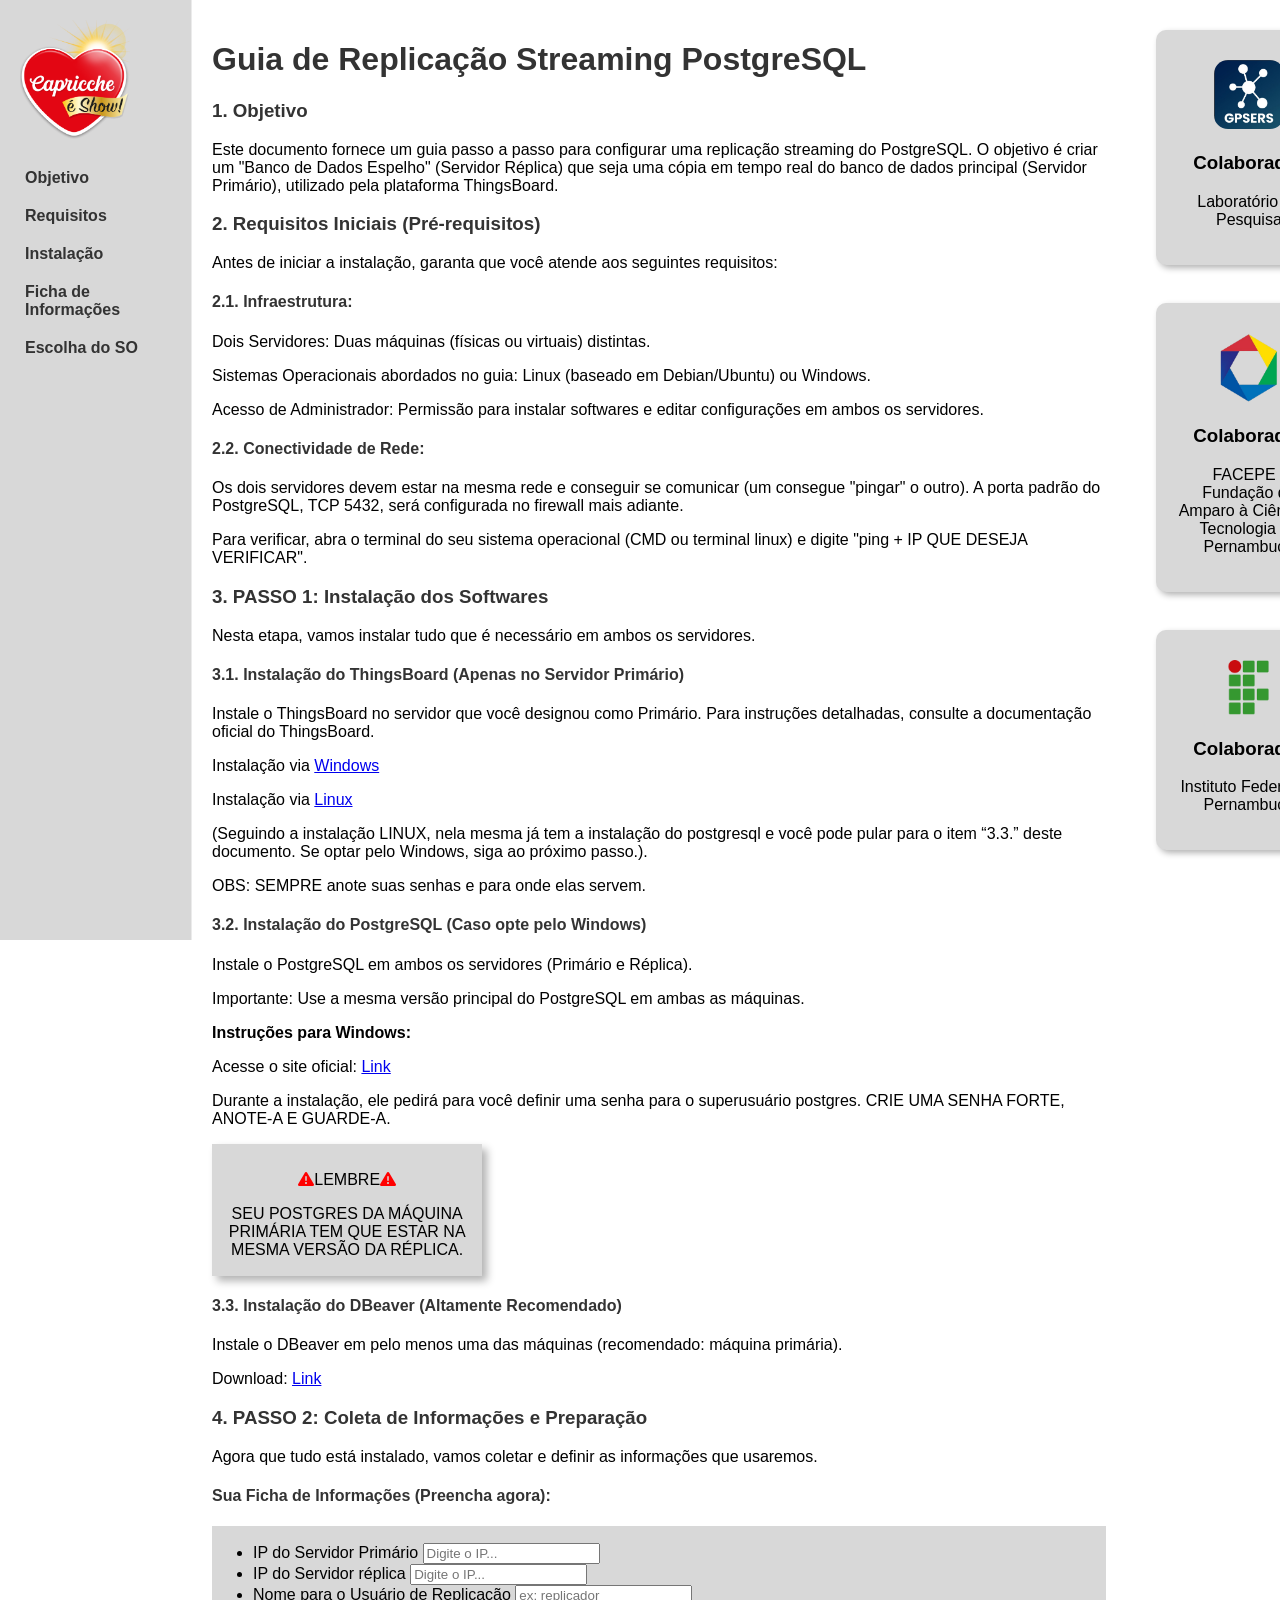
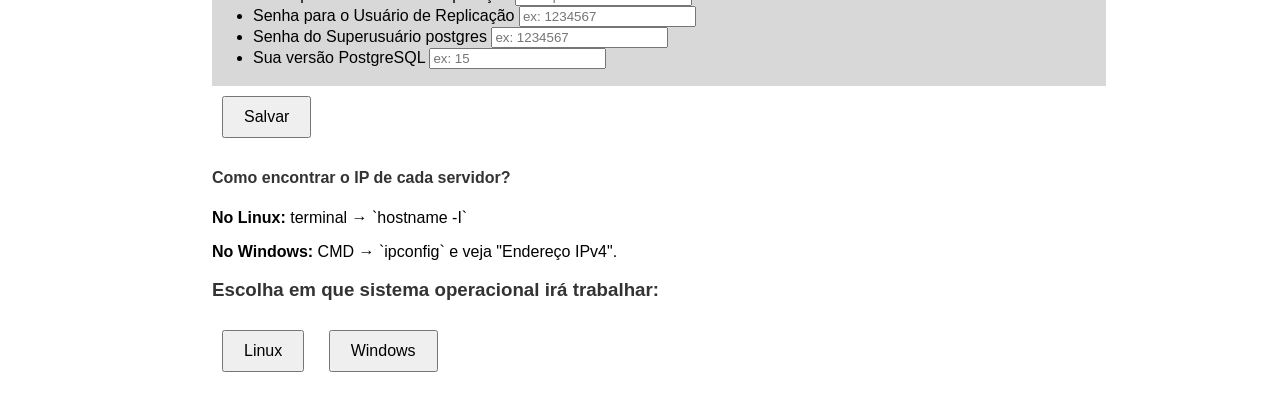
==== index.html @ 44efd1e1 "New colors" ====
<!DOCTYPE html>
<html lang="en">
<head>
  <meta charset="UTF-8" />
  <meta name="viewport" content="width=device-width, initial-scale=1.0" />
  <title>Streaming Replication</title>
  <link rel="icon" type="image/x-icon" href="capriccheIcon.png" />
  <script src="index.js"></script>
  <link rel="stylesheet" href="index.css" />
    <link rel="stylesheet" href="https://cdnjs.cloudflare.com/ajax/libs/font-awesome/6.4.0/css/all.min.css">
</head>
<body>
  <div id="container">
    <nav id="sidebar-esquerda">
        <img src="capriccheIcon.png" alt="logoCapricche" class="logo">
      <div class="lista">
        <ul>
          <li><a href="#escopo">Objetivo</a></li>
          <li><a href="#requisitos">Requisitos</a></li>
          <li><a href="#instalacao">Instalação</a></li>
          <li><a href="#informacoes">Ficha de Informações</a></li>
          <li><a href="#SO">Escolha do SO</a></li>
        </ul>
      </div>
    </nav>
    <main id="conteudo">
      <div id="titulo">
        <h1>Guia de Replicação Streaming PostgreSQL</h1>
      </div>

      <section id="escopo">
        <h3>1. Objetivo</h3>
        <p>Este documento fornece um guia passo a passo para configurar uma replicação streaming do PostgreSQL. O objetivo é criar um "Banco de Dados Espelho" (Servidor Réplica) que seja uma cópia em tempo real do banco de dados principal (Servidor Primário), utilizado pela plataforma ThingsBoard.</p>
      </section>

      <section id="requisitos">
        <h3>2. Requisitos Iniciais (Pré-requisitos)</h3>
        <p>Antes de iniciar a instalação, garanta que você atende aos seguintes requisitos:</p>
        <h4>2.1. Infraestrutura:</h4>
        <p>Dois Servidores: Duas máquinas (físicas ou virtuais) distintas.</p>
        <p>Sistemas Operacionais abordados no guia: Linux (baseado em Debian/Ubuntu) ou Windows.</p>
        <p>Acesso de Administrador: Permissão para instalar softwares e editar configurações em ambos os servidores.</p>
        <h4>2.2. Conectividade de Rede:</h4>
        <p>Os dois servidores devem estar na mesma rede e conseguir se comunicar (um consegue "pingar" o outro). A porta padrão do PostgreSQL, TCP 5432, será configurada no firewall mais adiante.</p>
        <p>Para verificar, abra o terminal do seu sistema operacional (CMD ou terminal linux) e digite "ping + IP QUE DESEJA VERIFICAR".</p>
      </section>

      <section id="instalacao">
        <h3>3. PASSO 1: Instalação dos Softwares</h3>
        <p>Nesta etapa, vamos instalar tudo que é necessário em ambos os servidores.</p>

        <h4>3.1. Instalação do ThingsBoard (Apenas no Servidor Primário)</h4>
        <p>Instale o ThingsBoard no servidor que você designou como Primário. Para instruções detalhadas, consulte a documentação oficial do ThingsBoard.</p>
        <p>Instalação via <a href="https://thingsboard.io/docs/user-guide/install/windows/">Windows</a></p>
        <p>Instalação via <a href="https://thingsboard.io/docs/user-guide/install/ubuntu/">Linux</a></p>
        <p id="OBS">(Seguindo a instalação LINUX, nela mesma já tem a instalação do postgresql e você pode pular para o item “3.3.” deste documento. Se optar pelo Windows, siga ao próximo passo.).</p>
        <p id="OBS">OBS: SEMPRE anote suas senhas e para onde elas servem.</p>

        <h4>3.2. Instalação do PostgreSQL (Caso opte pelo Windows)</h4>
        <p>Instale o PostgreSQL em ambos os servidores (Primário e Réplica).</p>
        <p>Importante: Use a mesma versão principal do PostgreSQL em ambas as máquinas.</p>
        <p><strong>Instruções para Windows:</strong></p>
        <p>Acesse o site oficial: <a href="https://www.postgresql.org/download/windows/">Link</a></p>
        <p>Durante a instalação, ele pedirá para você definir uma senha para o superusuário postgres. CRIE UMA SENHA FORTE, ANOTE-A E GUARDE-A.</p>
        <div class="lembreteCard">
          <p><i class="fa-solid fa-triangle-exclamation"></i>LEMBRE<i class="fa-solid fa-triangle-exclamation"></i> </p>
            <p>SEU POSTGRES DA MÁQUINA PRIMÁRIA TEM QUE ESTAR NA MESMA VERSÃO DA RÉPLICA.</p>
        </div>

        <h4>3.3. Instalação do DBeaver (Altamente Recomendado)</h4>
        <p>Instale o DBeaver em pelo menos uma das máquinas (recomendado: máquina primária).</p>
        <p>Download: <a href="https://dbeaver.io/download/">Link</a></p>
      </section>

      <section id="informacoes">
        <h3>4. PASSO 2: Coleta de Informações e Preparação</h3>
        <p>Agora que tudo está instalado, vamos coletar e definir as informações que usaremos.</p>

        <h4>Sua Ficha de Informações (Preencha agora):</h4>
        <div id="card">
          <ul>
            <li>
              IP do Servidor Primário
              <input type="text" id="ipPrimario" placeholder="Digite o IP...">
            </li>
            <li>
              IP do Servidor réplica
              <input type="text" id="ipReplica" placeholder="Digite o IP...">
            </li>
            <li>
              Nome para o Usuário de Replicação
              <input type="text" id="usuarioReplicacao" placeholder="ex: replicador">
            </li>
            <li>
              Senha para o Usuário de Replicação
              <input type="password" id="senhaReplicacao" placeholder="ex: 1234567">
            </li>
            <li>
              Senha do Superusuário postgres
              <input type="password" id="SenhaSuperUsuario" placeholder="ex: 1234567">
            </li>
              <li>
                Sua versão PostgreSQL
                <input type="text" id="Versao" placeholder="ex: 15">
              </li>
          </ul>
        </div>
        <button id="submit" onclick="salvar()">Salvar</button>
        <div id="detalhe">
          <h4>Como encontrar o IP de cada servidor?</h4>
          <p><strong>No Linux:</strong> terminal → `hostname -I`</p>
          <p><strong>No Windows:</strong> CMD → `ipconfig` e veja "Endereço IPv4".</p>
        </div>
      </section>

      <section id="SO">
        <h3>Escolha em que sistema operacional irá trabalhar:</h3>
        <button onclick="location.href='linux.html'">Linux</button>
        <button onclick="location.href='windows.html'">Windows</button>
      </section>
    </main>
    <nav id="sidebar-direita">
      <a id="cardLink" href="https://github.com/gpsers-dexter" target="_blank">
      <div class="card2">
          <img id="GPSERS" src="logo.jpg" alt="Google">
          <h3 class="colab">Colaborador</h3>
          <p>Laboratório de Pesquisa</p>
      </div>
      </a>
      <br>
      <a id="cardLink" href="https://www.facepe.br/" target="_blank">
      <div class="card2">
          <img id="FACEPE" src="FACEPEicon.png" alt="Google">
          <h3 class="colab">Colaborador</h3>
          <p>FACEPE - Fundação de Amparo à Ciência e Tecnologia de Pernambuco</p>
      </div>
      </a>
      <br>
      <a id="cardLink" href="https://portal.ifpe.edu.br/" target="_blank">
      <div class="card2">
          <img id="IFPE" src="logo-ifpe.png" alt="Google">
          <h3 class="colab">Colaborador</h3>
          <p>Instituto Federal de Pernambuco</p>
      </div>
      </a>
    </nav>
  </div>
</body>
</html>
---- index.css ----
body {
    margin: 0;
    font-family: Arial, sans-serif;
}

i {
    color: rgb(255, 0, 0);
}

#container {
    display: grid;
    grid-template-columns: 15% 73% 12%;
    min-height: 100vh;
}

main {
    background-color: rgb(255, 255, 255);
}

#card {
    border: 1px solid #d8d8d8;
    background-color: #d8d8d8;
}

.lembreteCard {
    border: 1px solid #d8d8d8;
    background-color: #d8d8d8;
    box-shadow: 5px 5px 8px rgba(0, 0, 0, 0.3);
    text-align: center;
    align-items: center;
    padding-top: 10px;
    width: 30%;
    height: 120px;
}

.card2 {
    border-radius: 10px;
    margin: 10px;
    padding: 20px;
    width: 145px;
    text-align: center;
    background-color: #d8d8d8;
    box-shadow: 3px 3px 6px rgba(0, 0, 0, 0.3);
}

#cardLink {
    text-decoration: none;
    color: inherit;
}

.card2:hover {
    cursor: pointer;
}

#GPSERS {
    max-width: 70px;
    max-height: 90px;
    border-radius: 20%;
    margin-top: 10px;
}

nav#sidebar-esquerda {
    background-color: #d8d8d8;
    padding: 20px;
    border-right: 1px solid #ebebeb;
    position: sticky;
    top: 0;
    height: 100vh;
}

nav#sidebar-esquerda ul {
    margin-top: 20px;
    padding: 5px;
}

nav#sidebar-esquerda li {
    margin-bottom: 20px;
    list-style-type: none;
}

.logo {
    width: 110px;
    height: 120px;
}

nav#sidebar-esquerda li:hover {
    color: rgb(0, 81, 255);
}

nav#sidebar-esquerda a {
    text-decoration: none;
    color: #333;
    font-weight: bold;
}

nav#sidebar-esquerda a:hover {
    color: rgb(0, 38, 255);
}

#conteudo {
    padding: 20px;
    overflow-y: auto;
}

#sidebar-direita {
    background-color: white;
    padding: 20px;
    border: none;
    position: sticky;
    top: 0;
    height: 100vh;
}

h1, h3, h4 {
    color: #333;
}

h3.colab {
    color: black;
    font-weight: bolder;
}

button {
    padding: 10px 20px;
    margin: 10px;
    font-size: 16px;
    cursor: pointer;
}

img {
    cursor: pointer;
}

.nome {
    text-align: center;
}

#FACEPE {
    width: 90px;
    height: 70px;
    border-radius: 20%;
    margin-top: 10px;
}

#IFPE {
    max-width: 70px;
    max-height: 90px;
    border-radius: 20%;
    margin-top: 10px;
}
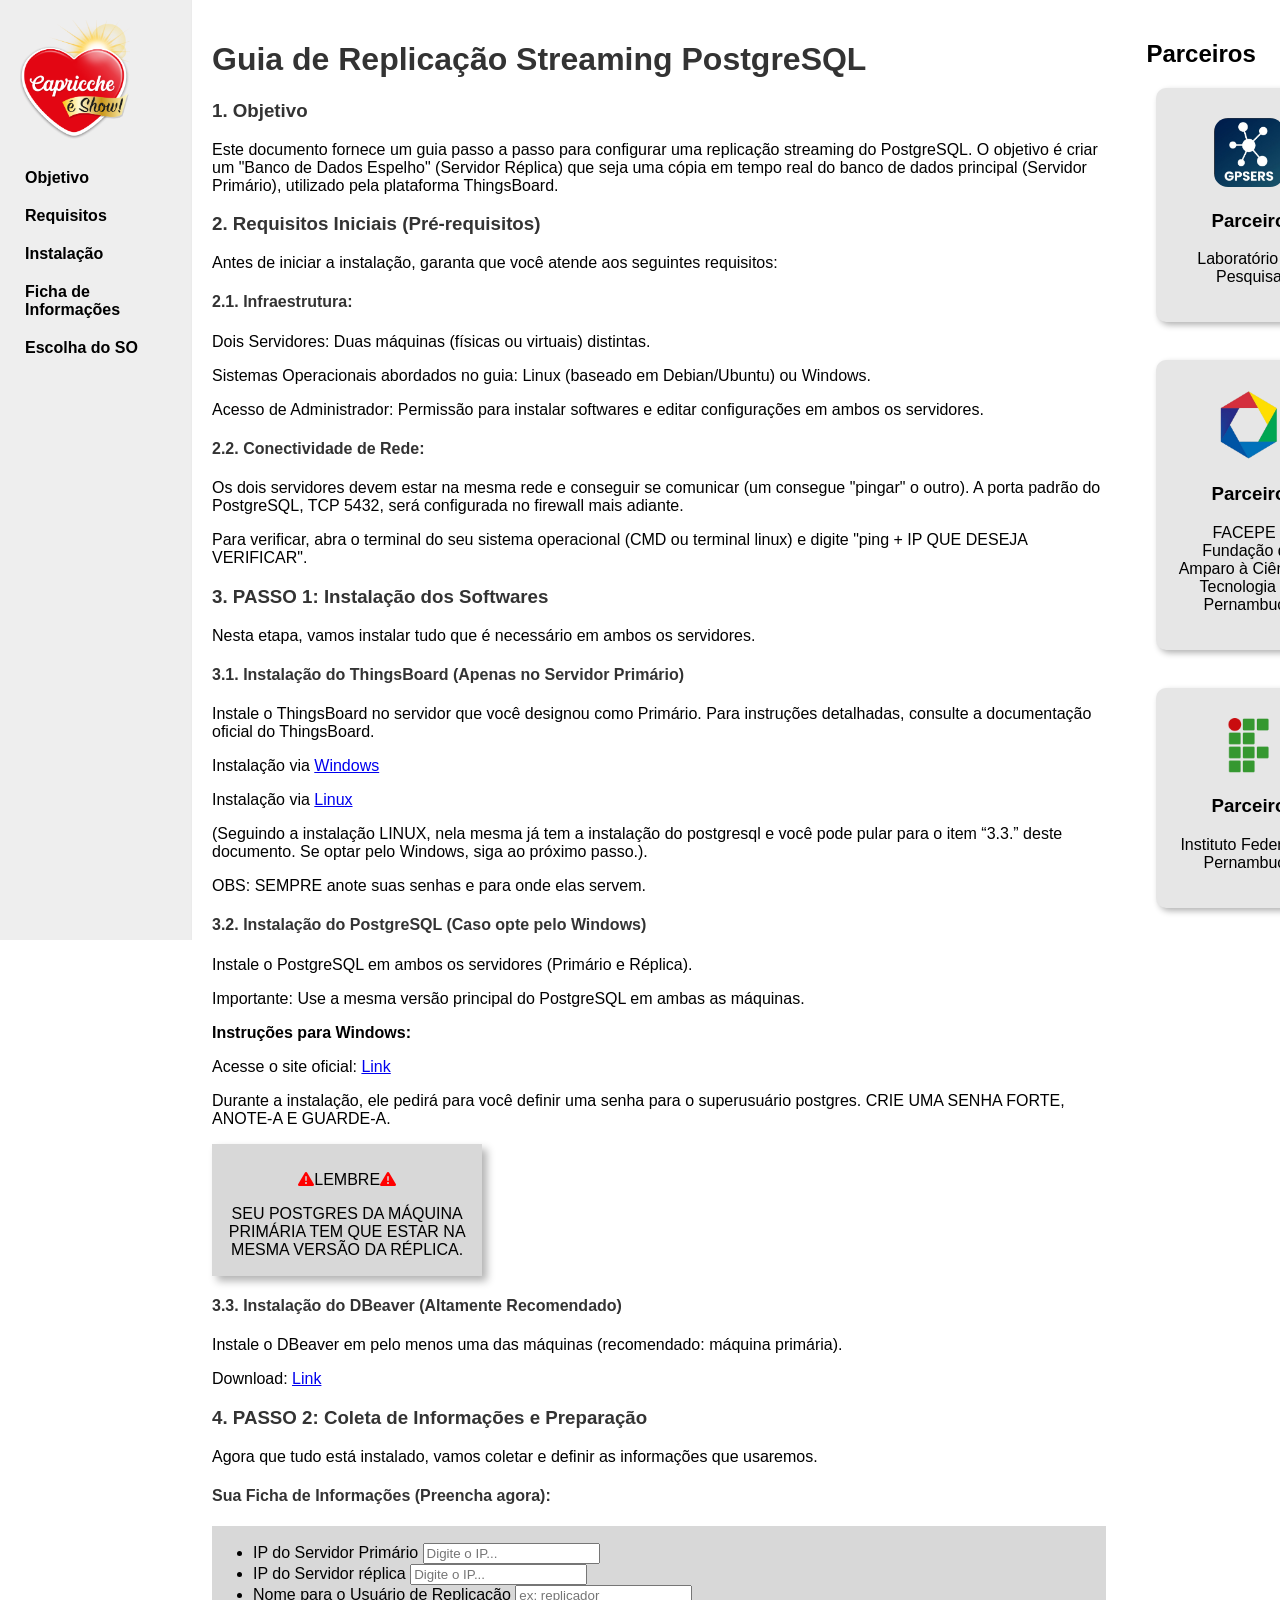
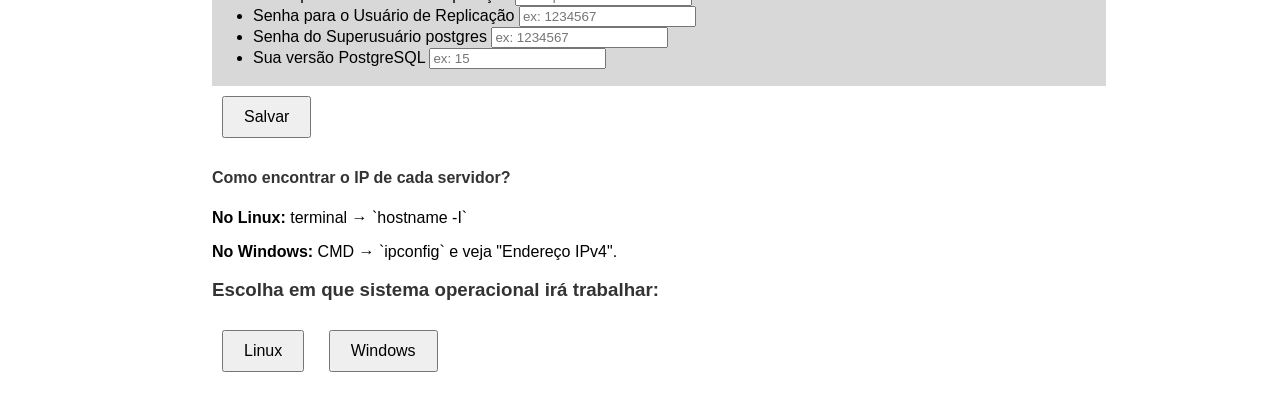
==== commit 1ff5ae17: "End?" ====
--- a/index.html
+++ b/index.html
@@ -120,10 +120,11 @@
       </section>
     </main>
     <nav id="sidebar-direita">
+      <h2>Parceiros</h2>
       <a id="cardLink" href="https://github.com/gpsers-dexter" target="_blank">
       <div class="card2">
           <img id="GPSERS" src="logo.jpg" alt="Google">
-          <h3 class="colab">Colaborador</h3>
+          <h3 class="colab">Parceiro</h3>
           <p>Laboratório de Pesquisa</p>
       </div>
       </a>
@@ -131,7 +132,7 @@
       <a id="cardLink" href="https://www.facepe.br/" target="_blank">
       <div class="card2">
           <img id="FACEPE" src="FACEPEicon.png" alt="Google">
-          <h3 class="colab">Colaborador</h3>
+          <h3 class="colab">Parceiro</h3>
           <p>FACEPE - Fundação de Amparo à Ciência e Tecnologia de Pernambuco</p>
       </div>
       </a>
@@ -139,7 +140,7 @@
       <a id="cardLink" href="https://portal.ifpe.edu.br/" target="_blank">
       <div class="card2">
           <img id="IFPE" src="logo-ifpe.png" alt="Google">
-          <h3 class="colab">Colaborador</h3>
+          <h3 class="colab">Parceiro</h3>
           <p>Instituto Federal de Pernambuco</p>
       </div>
       </a>
--- a/index.css
+++ b/index.css
@@ -39,7 +39,7 @@
     padding: 20px;
     width: 145px;
     text-align: center;
-    background-color: #d8d8d8;
+    background-color: #e6e6e6;
     box-shadow: 3px 3px 6px rgba(0, 0, 0, 0.3);
 }
 
@@ -60,7 +60,7 @@
 }
 
 nav#sidebar-esquerda {
-    background-color: #d8d8d8;
+    background-color: #eeeeee;
     padding: 20px;
     border-right: 1px solid #ebebeb;
     position: sticky;
@@ -89,12 +89,12 @@
 
 nav#sidebar-esquerda a {
     text-decoration: none;
-    color: #333;
+    color: #000000;
     font-weight: bold;
 }
 
 nav#sidebar-esquerda a:hover {
-    color: rgb(0, 38, 255);
+    color: rgb(255, 0, 0);
 }
 
 #conteudo {
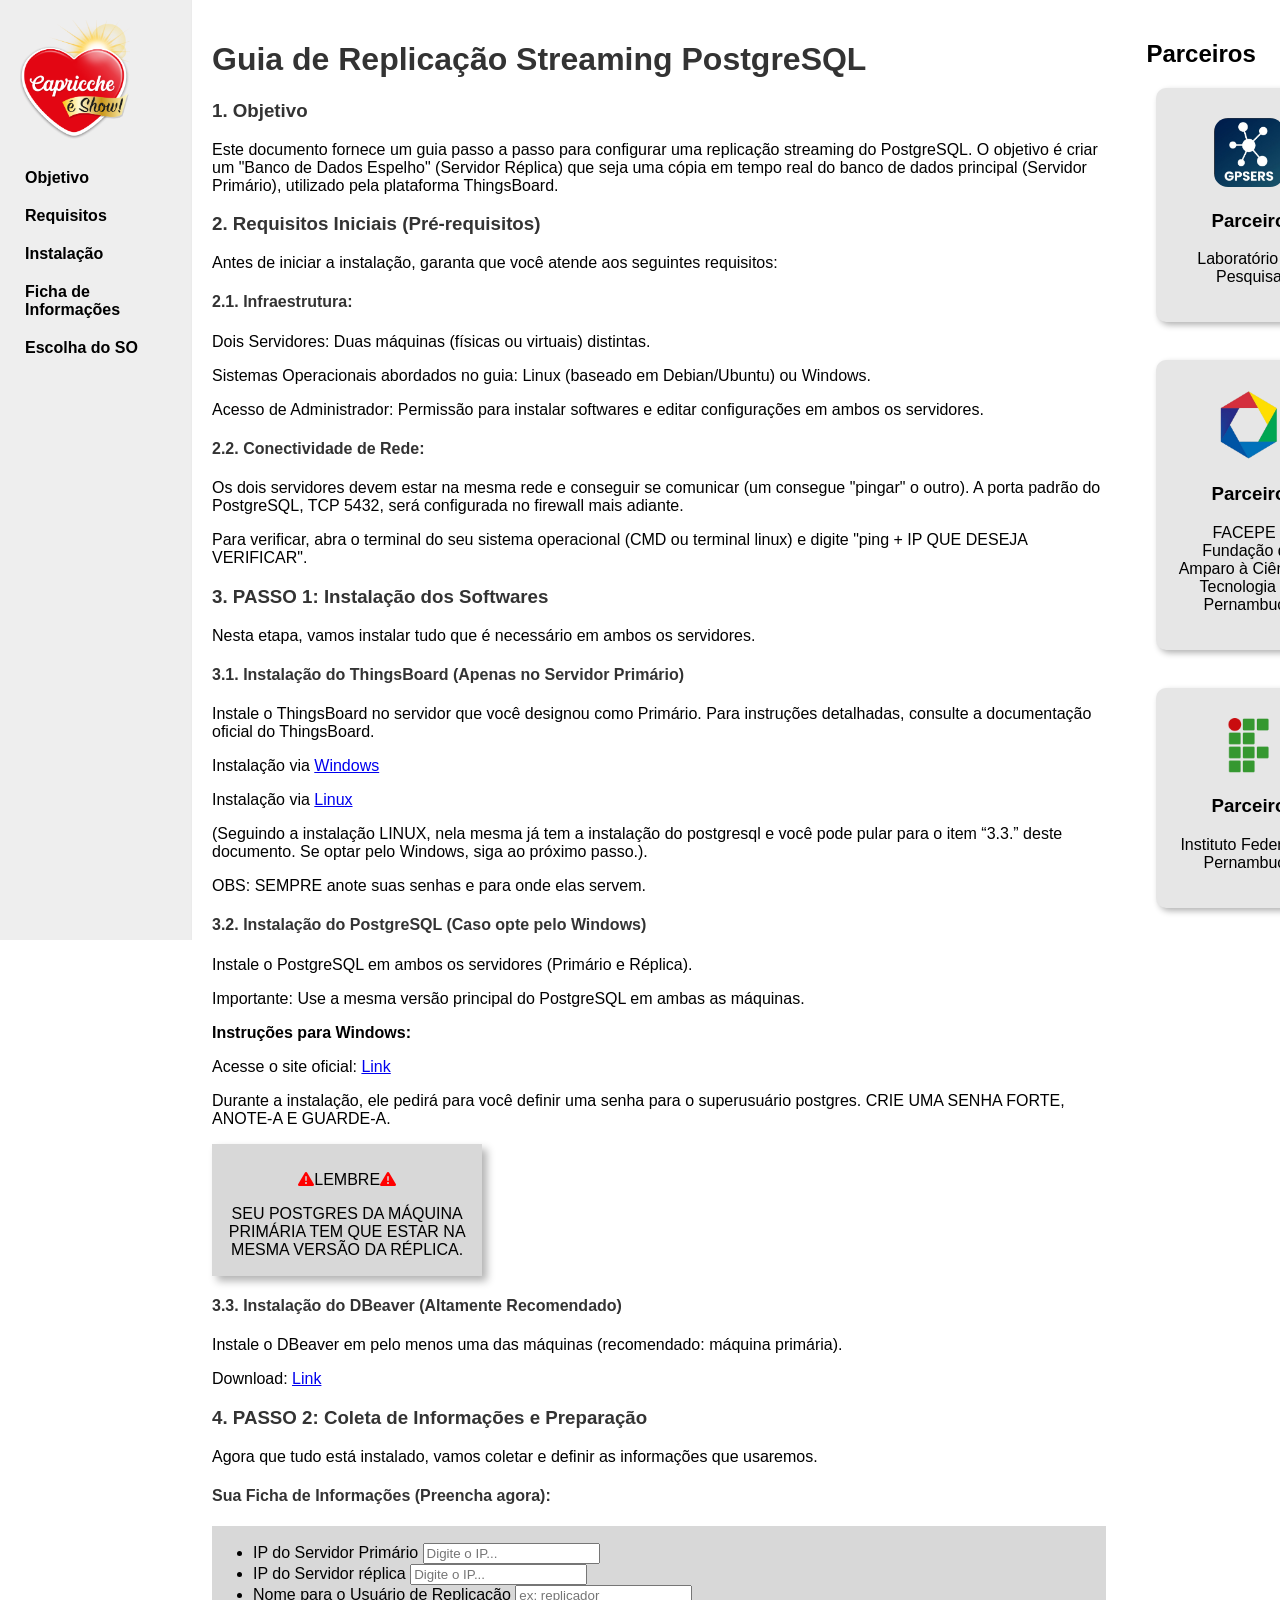
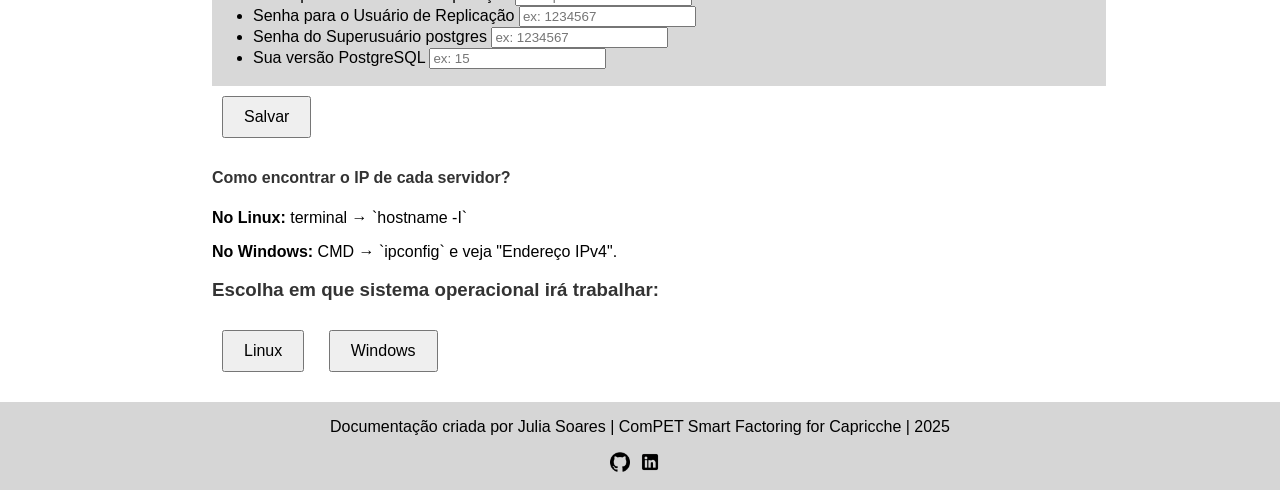
==== commit 93a6df41: "Footer" ====
--- a/index.html
+++ b/index.html
@@ -105,7 +105,7 @@
               </li>
           </ul>
         </div>
-        <button id="submit" onclick="salvar()">Salvar</button>
+        <button class="submit" onclick="salvar()">Salvar</button>
         <div id="detalhe">
           <h4>Como encontrar o IP de cada servidor?</h4>
           <p><strong>No Linux:</strong> terminal → `hostname -I`</p>
@@ -146,5 +146,22 @@
       </a>
     </nav>
   </div>
+   <footer>
+        <div class="footer">
+          <div class="information">
+            <p>Documentação criada por Julia Soares | ComPET Smart Factoring for Capricche | 2025</p>
+          </div>
+          <div class="icons">
+            <a href="https://github.com/juliasoaresm">
+              <img src="githubicon.png" alt="Github Icon" class="github">
+            </a>
+            <a href="https://www.linkedin.com/in/julia-soares-monteiro-518a472b8/">
+              <img src="linkedinIcon.png" alt="Linkedin Icon" class="Linkedin">
+            </a>
+            <br>
+          </div>
+          <br>
+        </div>
+        </footer>
 </body>
 </html>
--- a/index.css
+++ b/index.css
@@ -93,6 +93,10 @@
     font-weight: bold;
 }
 
+nav#sidebar-esquerda h2 {
+    text-align: center;
+}
+
 nav#sidebar-esquerda a:hover {
     color: rgb(255, 0, 0);
 }
@@ -147,4 +151,45 @@
     max-height: 90px;
     border-radius: 20%;
     margin-top: 10px;
+}
+
+footer {
+    display: flex;
+    justify-content: center;
+    background-color: #d6d6d6;
+    width: 100%;
+    /* padding: 7px 0; */
+    box-sizing: border-box;
+}
+
+footer p {
+    font-family: Verdana, Geneva, Tahoma, sans-serif;
+}
+
+footer div {
+    display: flex;
+    flex-direction: column;
+    align-items: center;
+    justify-content: center;
+}
+
+.icons {
+    display: flex;
+    flex-direction: row;
+    justify-content: center;
+    gap: 10px;
+}
+
+.github {
+    display: flex;
+    align-items: center;
+    width: 20px;
+    height: 20px;
+}
+
+.Linkedin {
+    display: flex;
+    align-items: center;
+    width: 20px;
+    height: 20px;
 }
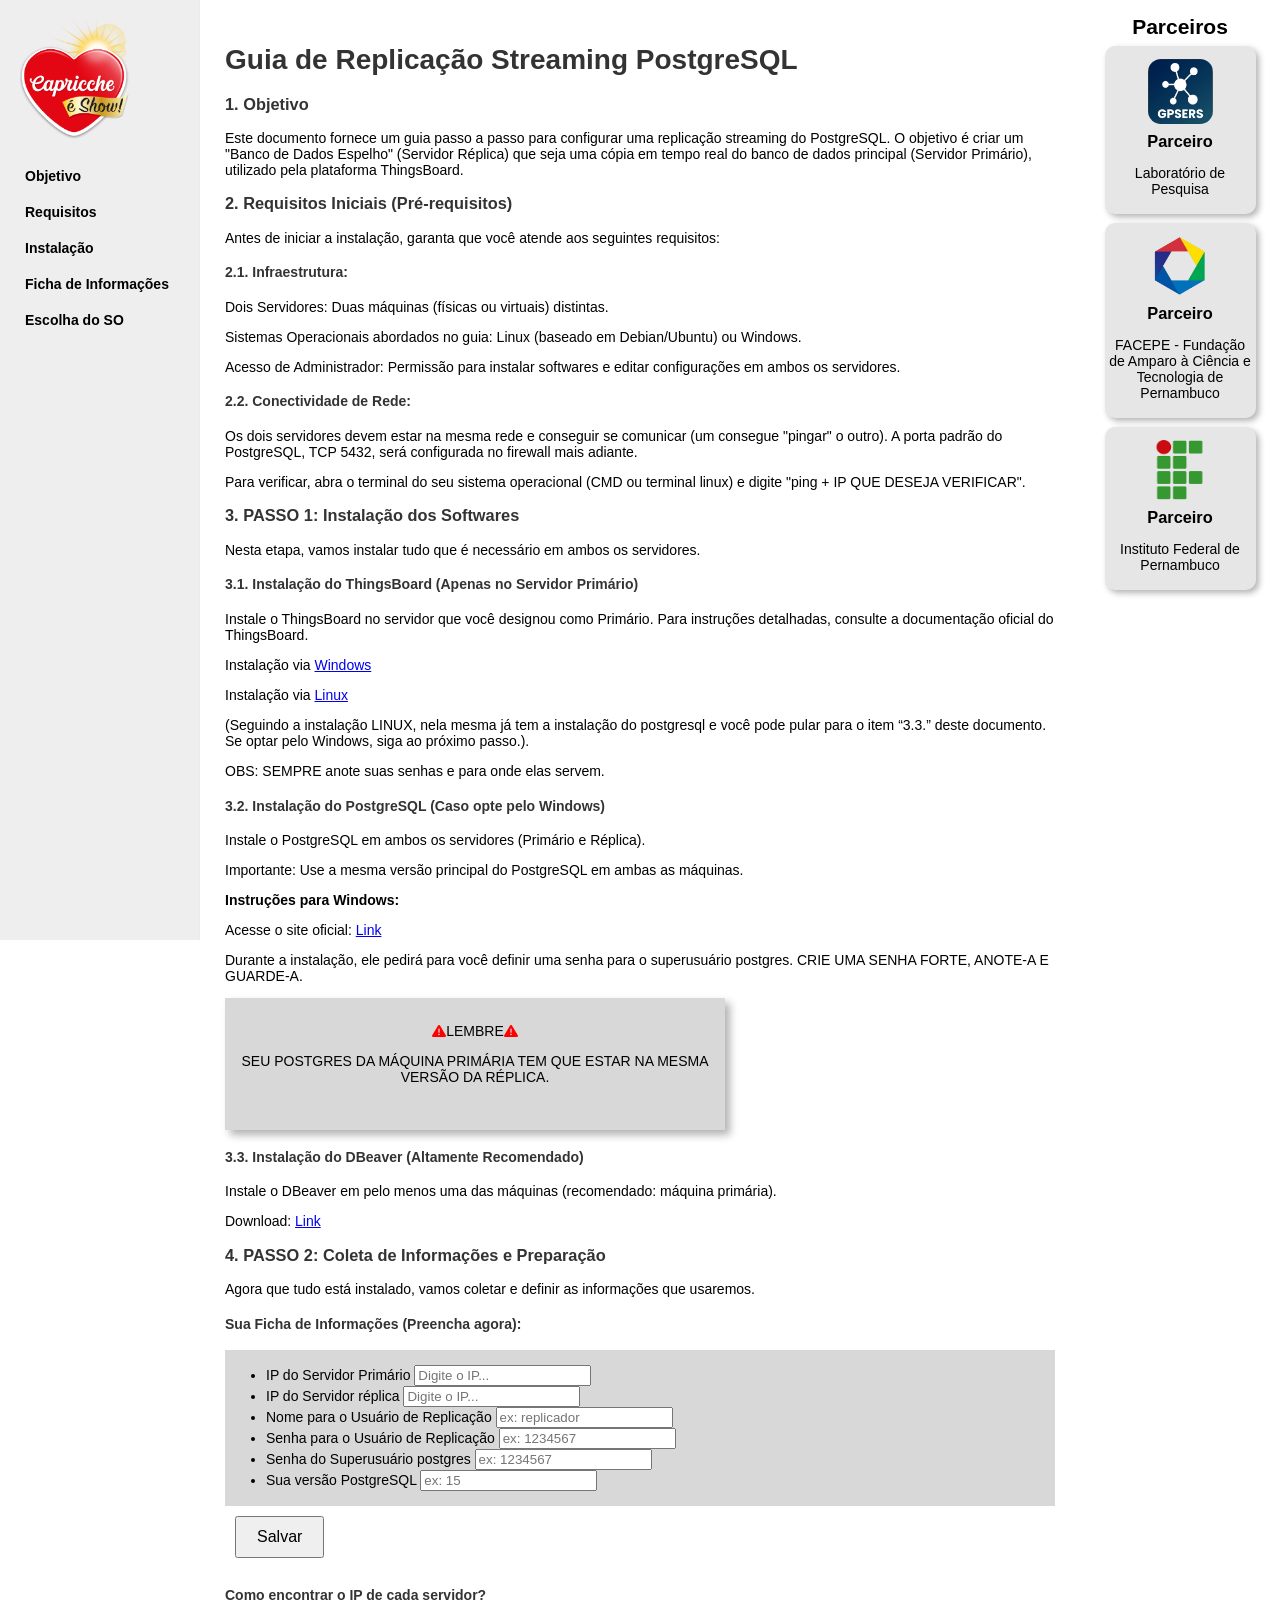
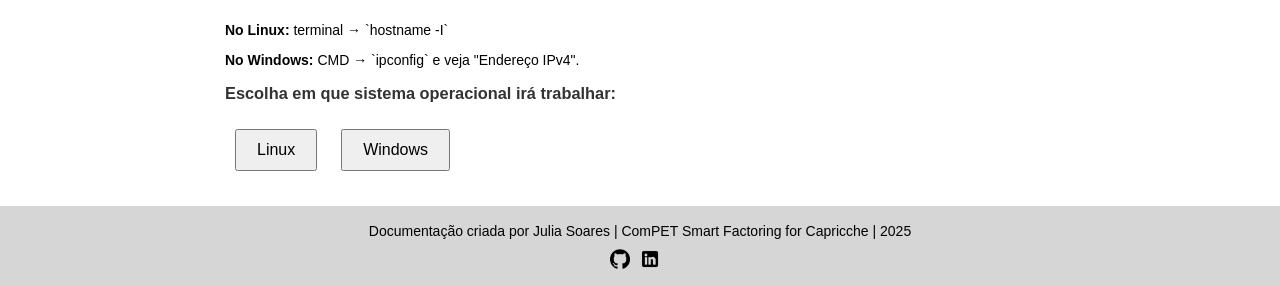
==== commit 18d47b52: "new cards" ====
--- a/index.html
+++ b/index.html
@@ -120,30 +120,32 @@
       </section>
     </main>
     <nav id="sidebar-direita">
-      <h2>Parceiros</h2>
-      <a id="cardLink" href="https://github.com/gpsers-dexter" target="_blank">
-      <div class="card2">
-          <img id="GPSERS" src="logo.jpg" alt="Google">
-          <h3 class="colab">Parceiro</h3>
-          <p>Laboratório de Pesquisa</p>
+      <div class="parceiros">
+        <h2>Parceiros</h2>
       </div>
-      </a>
-      <br>
-      <a id="cardLink" href="https://www.facepe.br/" target="_blank">
-      <div class="card2">
-          <img id="FACEPE" src="FACEPEicon.png" alt="Google">
-          <h3 class="colab">Parceiro</h3>
-          <p>FACEPE - Fundação de Amparo à Ciência e Tecnologia de Pernambuco</p>
+      <div class="cardsParceiros">
+        <a id="cardLink" href="https://github.com/gpsers-dexter" target="_blank">
+        <div class="card2">
+            <img id="GPSERS" src="logo.jpg" alt="Google">
+            <h3 class="colab">Parceiro</h3>
+            <p>Laboratório de Pesquisa</p>
+        </div>
+        </a>
+        <a id="cardLink" href="https://www.facepe.br/" target="_blank">
+        <div class="card2">
+            <img id="FACEPE" src="FACEPEicon.png" alt="Google">
+            <h3 class="colab">Parceiro</h3>
+            <p>FACEPE - Fundação de Amparo à Ciência e Tecnologia de Pernambuco</p>
+        </div>
+        </a>
+        <a id="cardLink" href="https://portal.ifpe.edu.br/" target="_blank">
+        <div class="card2">
+            <img id="IFPE" src="logo-ifpe.png" alt="Google">
+            <h3 class="colab">Parceiro</h3>
+            <p>Instituto Federal de Pernambuco</p>
+        </div>
+        </a>
       </div>
-      </a>
-      <br>
-      <a id="cardLink" href="https://portal.ifpe.edu.br/" target="_blank">
-      <div class="card2">
-          <img id="IFPE" src="logo-ifpe.png" alt="Google">
-          <h3 class="colab">Parceiro</h3>
-          <p>Instituto Federal de Pernambuco</p>
-      </div>
-      </a>
     </nav>
   </div>
    <footer>
--- a/index.css
+++ b/index.css
@@ -35,12 +35,17 @@
 
 .card2 {
     border-radius: 10px;
-    margin: 10px;
-    padding: 20px;
+    margin: 2px;
+    padding: 3px;
     width: 145px;
     text-align: center;
     background-color: #e6e6e6;
     box-shadow: 3px 3px 6px rgba(0, 0, 0, 0.3);
+}
+
+.information p {
+    margin: 0px;
+    margin-top: 15px;
 }
 
 #cardLink {
@@ -53,8 +58,8 @@
 }
 
 #GPSERS {
-    max-width: 70px;
-    max-height: 90px;
+    width: 65px;
+    height: 65px;
     border-radius: 20%;
     margin-top: 10px;
 }
@@ -93,8 +98,18 @@
     font-weight: bold;
 }
 
+.parceiros {
+    text-align: center;
+    padding: 5px;
+}
+
+.parceiros h2 {
+    margin: 0px;
+
+}
+
 nav#sidebar-esquerda h2 {
-    text-align: center;
+    text-align: right;
 }
 
 nav#sidebar-esquerda a:hover {
@@ -106,13 +121,20 @@
     overflow-y: auto;
 }
 
-#sidebar-direita {
+.cardsParceiros {
+    display: flex;
+    flex-direction: column;
+    align-items: center;
+    gap: 5px;
+}
+
+nav#sidebar-direita {
     background-color: white;
-    padding: 20px;
+    padding: 10px;
     border: none;
     position: sticky;
     top: 0;
-    height: 100vh;
+    height: 100vh; 
 }
 
 h1, h3, h4 {
@@ -122,6 +144,7 @@
 h3.colab {
     color: black;
     font-weight: bolder;
+    margin: 5px;
 }
 
 button {
@@ -140,15 +163,15 @@
 }
 
 #FACEPE {
-    width: 90px;
-    height: 70px;
+    width: 80px;
+    height: 60px;
     border-radius: 20%;
     margin-top: 10px;
 }
 
 #IFPE {
-    max-width: 70px;
-    max-height: 90px;
+    width: 80px;
+    height: 60px;
     border-radius: 20%;
     margin-top: 10px;
 }
@@ -158,7 +181,7 @@
     justify-content: center;
     background-color: #d6d6d6;
     width: 100%;
-    /* padding: 7px 0; */
+    height: 80px;
     box-sizing: border-box;
 }
 
@@ -171,6 +194,7 @@
     flex-direction: column;
     align-items: center;
     justify-content: center;
+    padding: 5px;
 }
 
 .icons {
@@ -192,4 +216,46 @@
     align-items: center;
     width: 20px;
     height: 20px;
-}+}
+
+/* ================================================================ */
+/* --- AJUSTES DE RESPONSIVIDADE PARA NOTEBOOKS (Desktop-First) --- */
+/* Adicione este bloco ao final do seu CSS atual.                  */
+/* ================================================================ */
+
+/* Quando a tela tiver 1440px de largura OU MENOS... */
+@media (max-width: 1440px) {
+    body {
+        /* Reduz um pouco a fonte base para caber melhor o texto */
+        font-size: 15px; 
+    }
+
+    #container {
+        /* Damos mais espaço ao conteúdo principal, diminuindo as barras laterais.
+           Usar pixels fixos aqui é um ótimo padrão, pois garante que as
+           laterais não fiquem muito espremidas. */
+        grid-template-columns: 220px 1fr 220px; 
+    }
+
+    main#conteudo {
+        /* Reduzimos o espaçamento interno para ganhar espaço */
+        padding: 25px;
+    }
+}
+
+/* Quando a tela tiver 1280px de largura OU MENOS... */
+@media (max-width: 1280px) {
+    body {
+        font-size: 14px; /* Reduzimos um pouco mais a fonte */
+    }
+
+    #container {
+        /* Deixamos as barras laterais ainda mais compactas */
+        grid-template-columns: 200px 1fr 200px;
+    }
+
+    .lembreteCard {
+        /* O card de lembrete pode ocupar mais espaço para não quebrar o texto */
+        width: 60%;
+    }
+}
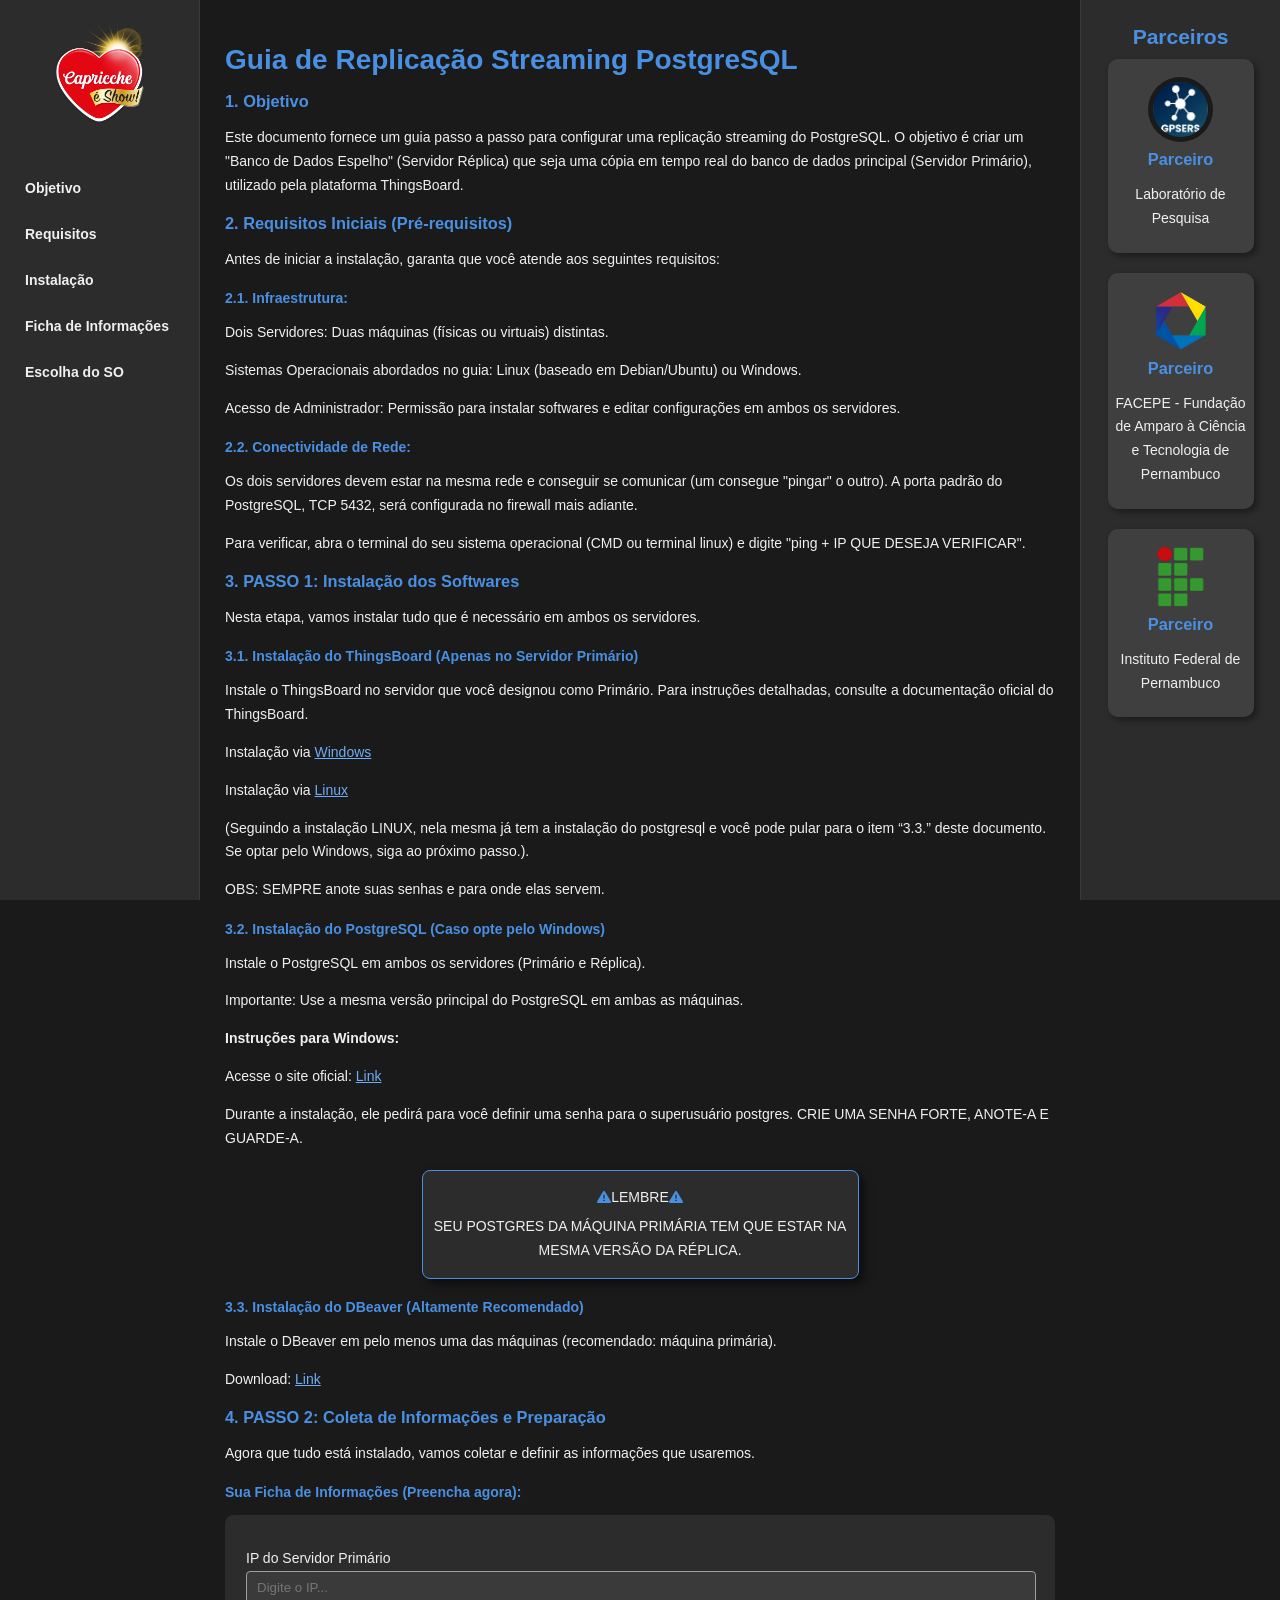
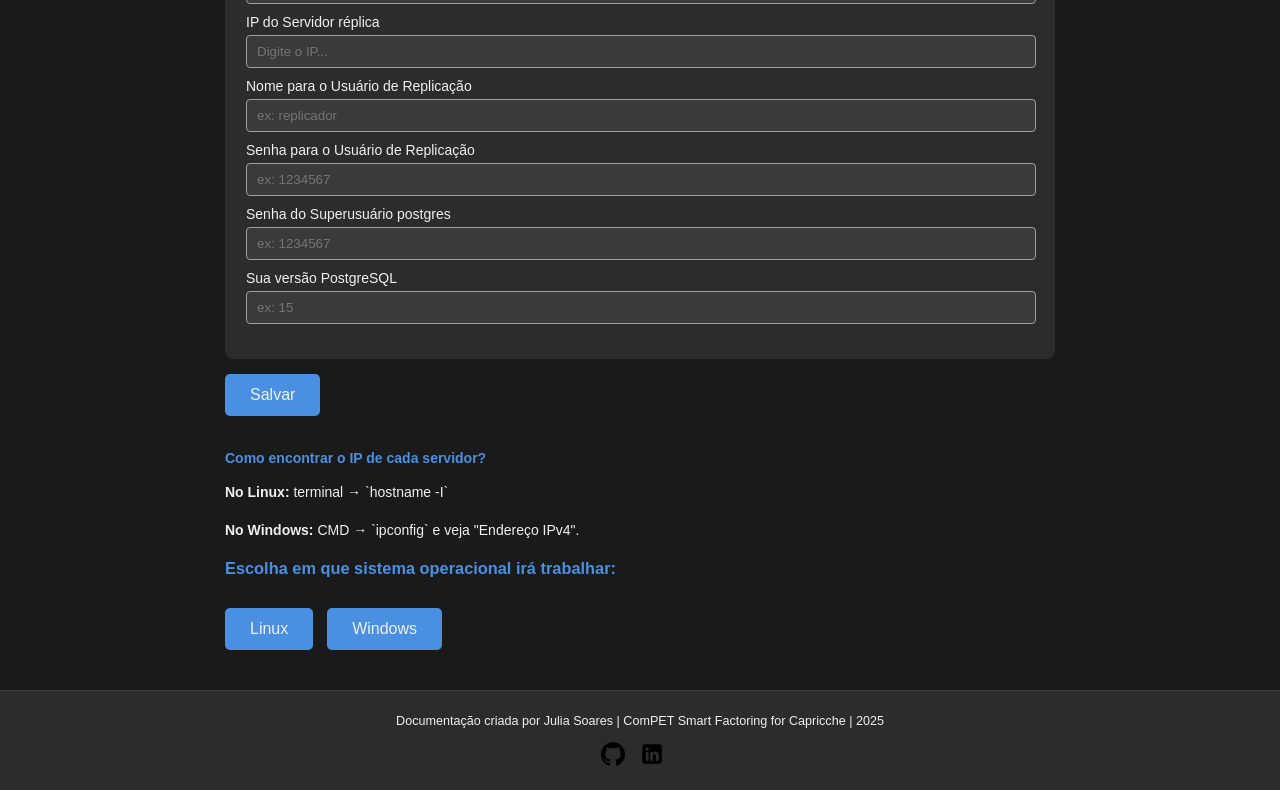
==== commit a6501ce7: "New template" ====
--- a/index.html
+++ b/index.html
@@ -12,7 +12,9 @@
 <body>
   <div id="container">
     <nav id="sidebar-esquerda">
-        <img src="capriccheIcon.png" alt="logoCapricche" class="logo">
+        <a href="https://capricche.com.br/">
+          <img src="capriccheIcon.png" alt="logoCapricche" class="logo">
+        </a>
       <div class="lista">
         <ul>
           <li><a href="#escopo">Objetivo</a></li>
@@ -51,8 +53,8 @@
 
         <h4>3.1. Instalação do ThingsBoard (Apenas no Servidor Primário)</h4>
         <p>Instale o ThingsBoard no servidor que você designou como Primário. Para instruções detalhadas, consulte a documentação oficial do ThingsBoard.</p>
-        <p>Instalação via <a href="https://thingsboard.io/docs/user-guide/install/windows/">Windows</a></p>
-        <p>Instalação via <a href="https://thingsboard.io/docs/user-guide/install/ubuntu/">Linux</a></p>
+        <p>Instalação via <a id="link" href="https://thingsboard.io/docs/user-guide/install/windows/">Windows</a></p>
+        <p>Instalação via <a id="link" href="https://thingsboard.io/docs/user-guide/install/ubuntu/">Linux</a></p>
         <p id="OBS">(Seguindo a instalação LINUX, nela mesma já tem a instalação do postgresql e você pode pular para o item “3.3.” deste documento. Se optar pelo Windows, siga ao próximo passo.).</p>
         <p id="OBS">OBS: SEMPRE anote suas senhas e para onde elas servem.</p>
 
@@ -60,7 +62,7 @@
         <p>Instale o PostgreSQL em ambos os servidores (Primário e Réplica).</p>
         <p>Importante: Use a mesma versão principal do PostgreSQL em ambas as máquinas.</p>
         <p><strong>Instruções para Windows:</strong></p>
-        <p>Acesse o site oficial: <a href="https://www.postgresql.org/download/windows/">Link</a></p>
+        <p>Acesse o site oficial: <a id="link" href="https://www.postgresql.org/download/windows/">Link</a></p>
         <p>Durante a instalação, ele pedirá para você definir uma senha para o superusuário postgres. CRIE UMA SENHA FORTE, ANOTE-A E GUARDE-A.</p>
         <div class="lembreteCard">
           <p><i class="fa-solid fa-triangle-exclamation"></i>LEMBRE<i class="fa-solid fa-triangle-exclamation"></i> </p>
@@ -69,7 +71,7 @@
 
         <h4>3.3. Instalação do DBeaver (Altamente Recomendado)</h4>
         <p>Instale o DBeaver em pelo menos uma das máquinas (recomendado: máquina primária).</p>
-        <p>Download: <a href="https://dbeaver.io/download/">Link</a></p>
+        <p>Download: <a id="link" href="https://dbeaver.io/download/">Link</a></p>
       </section>
 
       <section id="informacoes">
--- a/index.css
+++ b/index.css
@@ -1,10 +1,24 @@
+:root {
+    --primary-color: #4a90e2; /* Azul vibrante */
+    --background-color: #1a1a1a; /* Fundo escuro principal */
+    --surface-color: #2c2c2c; /* Superfícies um pouco mais claras que o fundo */
+    --text-color: #f0f0f0; /* Texto claro para fundo escuro */
+    --text-secondary-color: #a0a0a0; /* Texto secundário para contraste */
+}
+
 body {
     margin: 0;
-    font-family: Arial, sans-serif;
+    font-family: 'Segoe UI', Tahoma, Geneva, Verdana, sans-serif;
+    background-color: var(--background-color);
+    color: var(--text-color); 
 }
 
 i {
-    color: rgb(255, 0, 0);
+    color: var(--primary-color);
+}
+
+#link {
+    color: #6dadf7;
 }
 
 #container {
@@ -14,38 +28,71 @@
 }
 
 main {
-    background-color: rgb(255, 255, 255);
+    background-color: var(--background-color); 
+    color: var(--text-color);
 }
 
 #card {
-    border: 1px solid #d8d8d8;
-    background-color: #d8d8d8;
+    border: 1px solid var(--surface-color); 
+    background-color: var(--surface-color);
+    color: var(--text-color);
+    padding: 20px; 
+    border-radius: 8px;
+    margin-top: 15px;
+}
+
+#card ul {
+    list-style: none;
+    padding: 0;
+}
+
+#card li {
+    margin-bottom: 10px;
+}
+
+#card input[type="text"],
+#card input[type="password"] {
+    width: calc(100% - 20px);
+    padding: 8px 10px;
+    margin-top: 5px;
+    border: 1px solid var(--text-secondary-color);
+    background-color: #3a3a3a; 
+    color: var(--text-color);
+    border-radius: 4px;
 }
 
 .lembreteCard {
-    border: 1px solid #d8d8d8;
-    background-color: #d8d8d8;
-    box-shadow: 5px 5px 8px rgba(0, 0, 0, 0.3);
+    border: 1px solid var(--primary-color); 
+    background-color: var(--surface-color); 
+    box-shadow: 5px 5px 8px rgba(0, 0, 0, 0.5); 
     text-align: center;
     align-items: center;
-    padding-top: 10px;
+    padding: 15px;
     width: 30%;
-    height: 120px;
+    margin: 20px auto; 
+    border-radius: 8px;
+}
+
+.lembreteCard p {
+    color: var(--text-color);
+    margin: 5px 0;
 }
 
 .card2 {
     border-radius: 10px;
-    margin: 2px;
-    padding: 3px;
-    width: 145px;
+    margin: 5px; 
+    padding: 10px; 
+    width: 160px; 
     text-align: center;
-    background-color: #e6e6e6;
-    box-shadow: 3px 3px 6px rgba(0, 0, 0, 0.3);
+    background-color: #3f3f3f; 
+    box-shadow: 3px 3px 6px rgba(0, 0, 0, 0.4); 
+    color: var(--text-color);
 }
 
 .information p {
     margin: 0px;
     margin-top: 15px;
+    color: var(--text-color); 
 }
 
 #cardLink {
@@ -55,22 +102,35 @@
 
 .card2:hover {
     cursor: pointer;
-}
-
-#GPSERS {
-    width: 65px;
-    height: 65px;
+    background-color: #3a3a3a; 
+    box-shadow: 5px 5px 10px rgba(0, 0, 0, 0.6);
+}
+
+#GPSERS, #INSTITUTO, #STARTUP, #CLOUDMASTER { 
+    width: 70px;
+    height: 70px;
+    border-radius: 50%; 
+    margin-top: 10px;
+    object-fit: contain; 
+    background-color: var(--background-color);
+    padding: 5px;
+}
+
+#FACEPE, #IFPE {
+    width: 80px;
+    height: 60px;
     border-radius: 20%;
     margin-top: 10px;
 }
 
 nav#sidebar-esquerda {
-    background-color: #eeeeee;
+    background-color: var(--surface-color);
     padding: 20px;
-    border-right: 1px solid #ebebeb;
+    border-right: 1px solid #3a3a3a; 
     position: sticky;
     top: 0;
     height: 100vh;
+    box-sizing: border-box; 
 }
 
 nav#sidebar-esquerda ul {
@@ -86,26 +146,31 @@
 .logo {
     width: 110px;
     height: 120px;
+    display: block;
+    margin: 0 auto 20px auto;
 }
 
 nav#sidebar-esquerda li:hover {
-    color: rgb(0, 81, 255);
+    color: var(--primary-color);
 }
 
 nav#sidebar-esquerda a {
     text-decoration: none;
-    color: #000000;
+    color: var(--text-color); 
     font-weight: bold;
+    display: block;
+    padding: 5px 0;
 }
 
 .parceiros {
     text-align: center;
     padding: 5px;
+    color: var(--text-color); 
 }
 
 .parceiros h2 {
     margin: 0px;
-
+    color: var(--primary-color); 
 }
 
 nav#sidebar-esquerda h2 {
@@ -113,11 +178,11 @@
 }
 
 nav#sidebar-esquerda a:hover {
-    color: rgb(255, 0, 0);
+    color: var(--primary-color);
 }
 
 #conteudo {
-    padding: 20px;
+    padding: 40px;
     overflow-y: auto;
 }
 
@@ -125,33 +190,49 @@
     display: flex;
     flex-direction: column;
     align-items: center;
-    gap: 5px;
+    gap: 10px;
 }
 
 nav#sidebar-direita {
-    background-color: white;
-    padding: 10px;
-    border: none;
+    background-color: var(--surface-color);
+    padding: 20px 10px; 
+    border-left: 1px solid #3a3a3a; 
     position: sticky;
     top: 0;
-    height: 100vh; 
-}
-
-h1, h3, h4 {
-    color: #333;
+    height: 100vh;
+    box-sizing: border-box;
+}
+
+h1, h2, h3, h4 {
+    color: var(--primary-color);
+    margin-bottom: 15px;
+}
+
+p {
+    color: var(--text-color); 
+    line-height: 1.7; 
 }
 
 h3.colab {
-    color: black;
+    color: var(--primary-color); 
     font-weight: bolder;
-    margin: 5px;
+    margin: 5px 0;
 }
 
 button {
-    padding: 10px 20px;
-    margin: 10px;
+    padding: 12px 25px; 
+    margin: 15px 10px 15px 0; 
     font-size: 16px;
     cursor: pointer;
+    background-color: var(--primary-color); 
+    color: var(--text-color); 
+    border: none;
+    border-radius: 5px;
+    transition: background-color 0.3s ease;
+}
+
+button:hover {
+    background-color: #3a7acc; 
 }
 
 img {
@@ -160,102 +241,189 @@
 
 .nome {
     text-align: center;
-}
-
-#FACEPE {
-    width: 80px;
-    height: 60px;
-    border-radius: 20%;
-    margin-top: 10px;
-}
-
-#IFPE {
-    width: 80px;
-    height: 60px;
-    border-radius: 20%;
-    margin-top: 10px;
 }
 
 footer {
     display: flex;
     justify-content: center;
-    background-color: #d6d6d6;
+    background-color: var(--surface-color); 
     width: 100%;
-    height: 80px;
+    height: auto; 
+    /* padding: 15px 0;  */
     box-sizing: border-box;
+    border-top: 1px solid #3a3a3a;
 }
 
 footer p {
-    font-family: Verdana, Geneva, Tahoma, sans-serif;
-}
-
-footer div {
+    font-family: 'Verdana', Geneva, Tahoma, sans-serif;
+    color: var(--text-secondary-color); 
+    font-size: 0.9em;
+}
+
+footer div.footer { 
     display: flex;
     flex-direction: column;
     align-items: center;
     justify-content: center;
     padding: 5px;
+    width: 100%; 
 }
 
 .icons {
     display: flex;
     flex-direction: row;
     justify-content: center;
-    gap: 10px;
-}
-
-.github {
-    display: flex;
-    align-items: center;
-    width: 20px;
-    height: 20px;
-}
-
-.Linkedin {
-    display: flex;
-    align-items: center;
-    width: 20px;
-    height: 20px;
-}
+    gap: 15px; 
+    margin-top: 10px;
+}
+
+.github, .Linkedin { 
+    width: 24px; 
+    height: 24px;
+    transition: transform 0.2s ease;
+}
+
+.github:hover, .Linkedin:hover {
+    transform: scale(1.1);
+}
+
 
 /* ================================================================ */
 /* --- AJUSTES DE RESPONSIVIDADE PARA NOTEBOOKS (Desktop-First) --- */
-/* Adicione este bloco ao final do seu CSS atual.                  */
 /* ================================================================ */
 
-/* Quando a tela tiver 1440px de largura OU MENOS... */
 @media (max-width: 1440px) {
     body {
-        /* Reduz um pouco a fonte base para caber melhor o texto */
-        font-size: 15px; 
+        font-size: 15px;
     }
 
     #container {
-        /* Damos mais espaço ao conteúdo principal, diminuindo as barras laterais.
-           Usar pixels fixos aqui é um ótimo padrão, pois garante que as
-           laterais não fiquem muito espremidas. */
-        grid-template-columns: 220px 1fr 220px; 
+        grid-template-columns: 220px 1fr 220px;
     }
 
     main#conteudo {
-        /* Reduzimos o espaçamento interno para ganhar espaço */
         padding: 25px;
     }
-}
-
-/* Quando a tela tiver 1280px de largura OU MENOS... */
+
+    .lembreteCard {
+        width: 40%; /* Ajuste a largura do lembreteCard para telas maiores */
+        padding: 10px;
+    }
+
+    .card2 {
+        width: 150px; /* Ajuste para caber 3 colunas, se necessário */
+        padding: 8px;
+    }
+
+    #GPSERS, #INSTITUTO, #STARTUP, #CLOUDMASTER {
+        width: 60px;
+        height: 60px;
+    }
+}
+
 @media (max-width: 1280px) {
     body {
-        font-size: 14px; /* Reduzimos um pouco mais a fonte */
+        font-size: 14px;
     }
 
     #container {
-        /* Deixamos as barras laterais ainda mais compactas */
         grid-template-columns: 200px 1fr 200px;
     }
 
     .lembreteCard {
-        /* O card de lembrete pode ocupar mais espaço para não quebrar o texto */
-        width: 60%;
-    }
-}
+        width: 50%; /* O card de lembrete pode ocupar mais espaço para não quebrar o texto */
+    }
+
+    .card2 {
+        width: 130px; /* Reduzindo um pouco mais o card */
+    }
+
+    #GPSERS, #INSTITUTO, #STARTUP, #CLOUDMASTER {
+        width: 55px;
+        height: 55px;
+    }
+
+    nav#sidebar-esquerda .logo {
+        width: 90px;
+        height: 100px;
+    }
+}
+
+/* Adicionando responsividade para telas menores (celulares e tablets) */
+@media (max-width: 768px) {
+    #container {
+        grid-template-columns: 1fr; /* Uma única coluna */
+        grid-template-rows: auto 1fr auto auto; /* Header, Main, Sidebars, Footer */
+    }
+
+    nav#sidebar-esquerda, nav#sidebar-direita {
+        position: relative; /* Remove sticky */
+        height: auto; /* Altura automática */
+        border-right: none;
+        border-left: none;
+        padding: 15px;
+    }
+
+    nav#sidebar-esquerda {
+        order: 1; /* Sidebar esquerda primeiro no mobile */
+        border-bottom: 1px solid #3a3a3a;
+    }
+
+    main#conteudo {
+        order: 2; /* Conteúdo principal no meio */
+        padding: 20px;
+    }
+
+    nav#sidebar-direita {
+        order: 3; /* Sidebar direita antes do footer */
+        border-top: 1px solid #3a3a3a;
+    }
+
+    .logo {
+        margin: 0 auto 10px auto;
+    }
+
+    nav#sidebar-esquerda ul {
+        display: flex; /* Transforma a lista de links em linha */
+        flex-wrap: wrap; /* Quebra em múltiplas linhas se necessário */
+        justify-content: center;
+        margin-top: 10px;
+    }
+
+    nav#sidebar-esquerda li {
+        margin: 5px 10px;
+    }
+
+    .lembreteCard {
+        width: 80%; /* Mais largura para o card em telas pequenas */
+        margin: 15px auto;
+    }
+
+    .cardsParceiros {
+        flex-direction: row; /* Cards de parceiros em linha */
+        flex-wrap: wrap;
+        justify-content: center;
+        gap: 8px;
+    }
+
+    .card2 {
+        width: 100px; /* Reduz o tamanho dos cards de parceiro */
+        padding: 5px;
+    }
+
+    #GPSERS, #INSTITUTO, #STARTUP, #CLOUDMASTER {
+        width: 40px;
+        height: 40px;
+        margin-top: 5px;
+    }
+
+    footer .information {
+        order: 2; /* Informações embaixo no footer mobile */
+        margin-top: 10px;
+    }
+
+    footer .icons {
+        order: 1; /* Ícones em cima no footer mobile */
+        margin-bottom: 10px;
+    }
+}
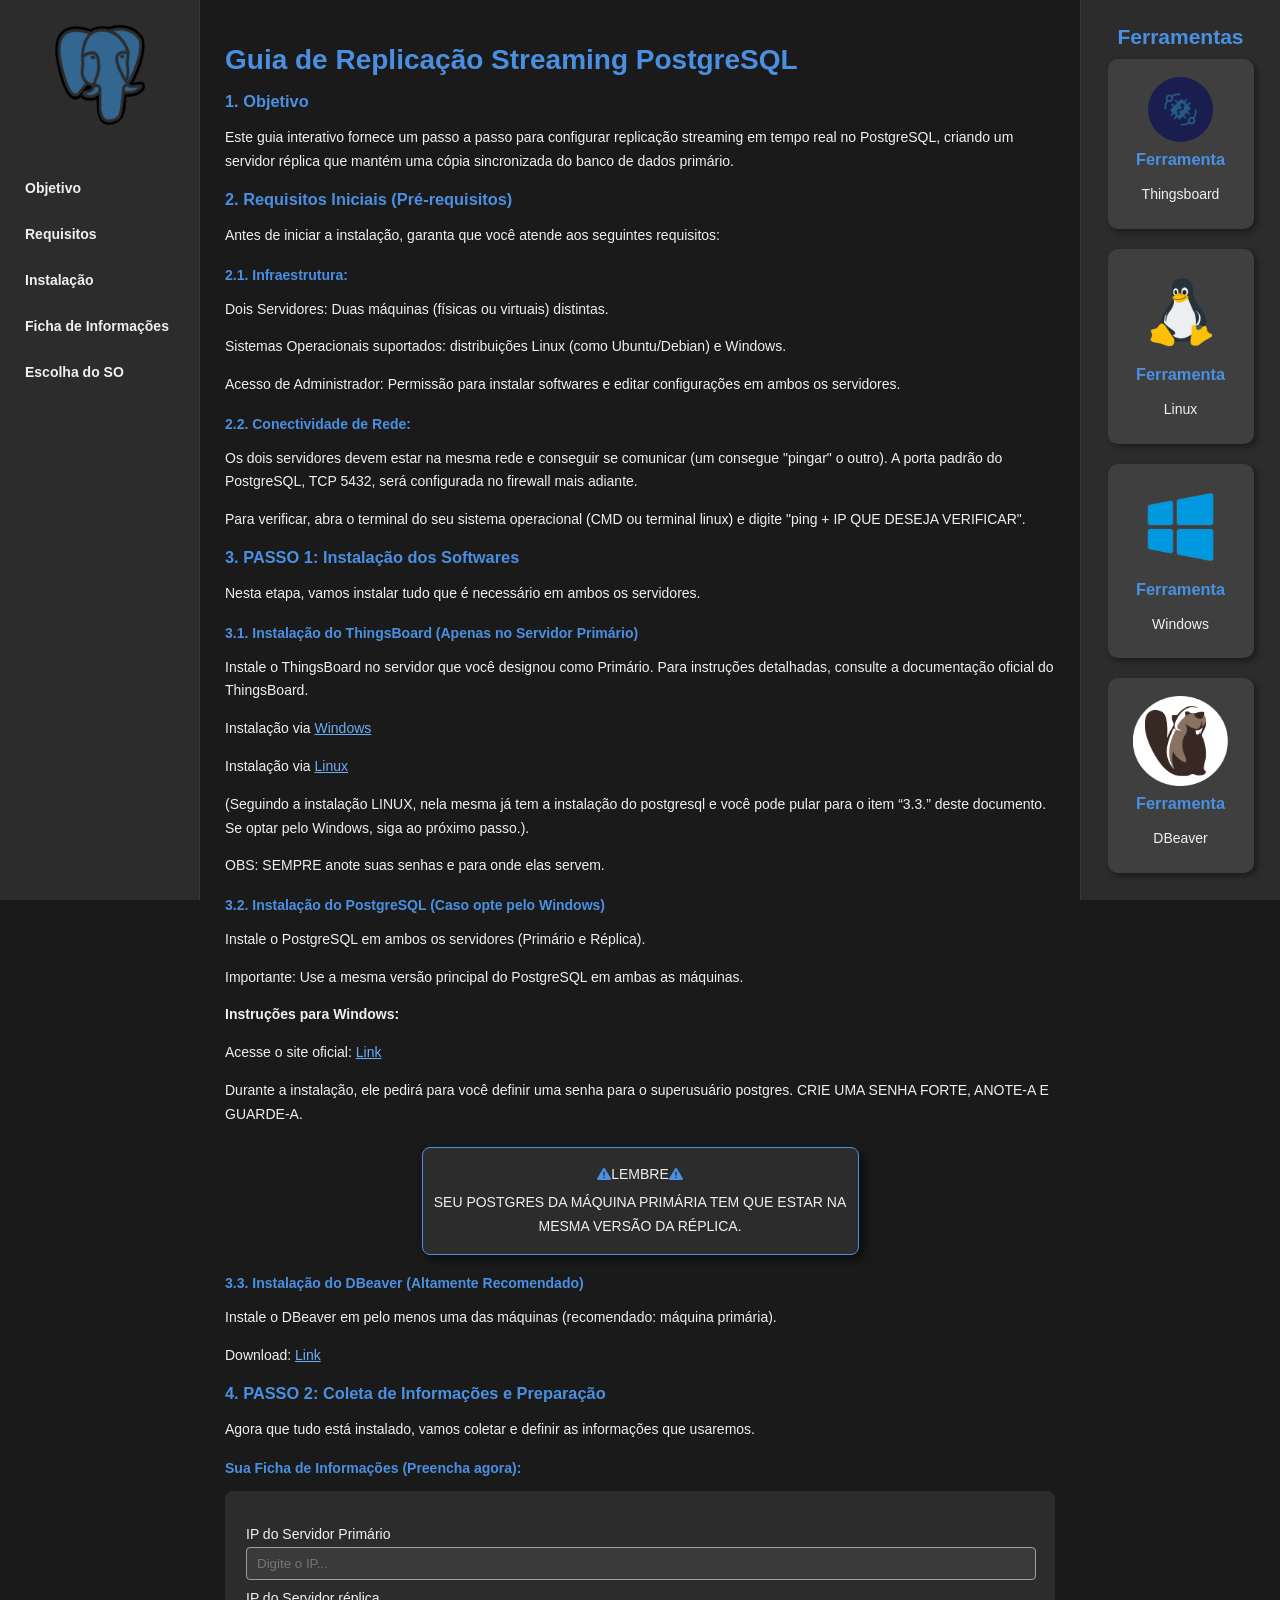
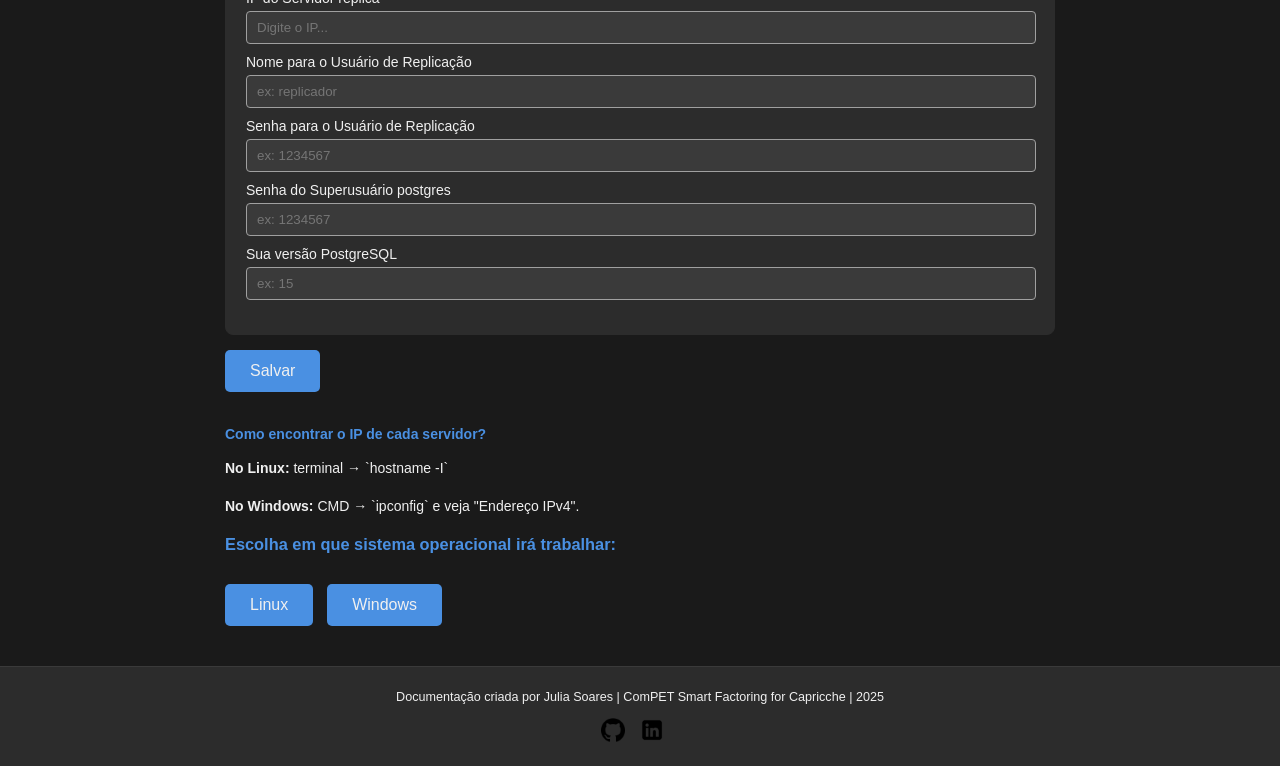
==== commit 0c6729e7: "feat: interactive PostgreSQL streaming replication guide with dynamic configuration and validation" ====
--- a/index.html
+++ b/index.html
@@ -12,8 +12,8 @@
 <body>
   <div id="container">
     <nav id="sidebar-esquerda">
-        <a href="https://capricche.com.br/">
-          <img src="capriccheIcon.png" alt="logoCapricche" class="logo">
+        <a href="https://www.postgresql.org/">
+          <img src="postgresql.png" alt="logoPostgres" class="logo">
         </a>
       <div class="lista">
         <ul>
@@ -32,7 +32,7 @@
 
       <section id="escopo">
         <h3>1. Objetivo</h3>
-        <p>Este documento fornece um guia passo a passo para configurar uma replicação streaming do PostgreSQL. O objetivo é criar um "Banco de Dados Espelho" (Servidor Réplica) que seja uma cópia em tempo real do banco de dados principal (Servidor Primário), utilizado pela plataforma ThingsBoard.</p>
+        <p>Este guia interativo fornece um passo a passo para configurar replicação streaming em tempo real no PostgreSQL, criando um servidor réplica que mantém uma cópia sincronizada do banco de dados primário.</p>
       </section>
 
       <section id="requisitos">
@@ -40,7 +40,7 @@
         <p>Antes de iniciar a instalação, garanta que você atende aos seguintes requisitos:</p>
         <h4>2.1. Infraestrutura:</h4>
         <p>Dois Servidores: Duas máquinas (físicas ou virtuais) distintas.</p>
-        <p>Sistemas Operacionais abordados no guia: Linux (baseado em Debian/Ubuntu) ou Windows.</p>
+        <p>Sistemas Operacionais suportados: distribuições Linux (como Ubuntu/Debian) e Windows.</p>
         <p>Acesso de Administrador: Permissão para instalar softwares e editar configurações em ambos os servidores.</p>
         <h4>2.2. Conectividade de Rede:</h4>
         <p>Os dois servidores devem estar na mesma rede e conseguir se comunicar (um consegue "pingar" o outro). A porta padrão do PostgreSQL, TCP 5432, será configurada no firewall mais adiante.</p>
@@ -123,28 +123,35 @@
     </main>
     <nav id="sidebar-direita">
       <div class="parceiros">
-        <h2>Parceiros</h2>
+        <h2>Ferramentas</h2>
       </div>
       <div class="cardsParceiros">
-        <a id="cardLink" href="https://github.com/gpsers-dexter" target="_blank">
+        <a id="cardLink" href="https://thingsboard.io/" target="_blank">
         <div class="card2">
-            <img id="GPSERS" src="logo.jpg" alt="Google">
-            <h3 class="colab">Parceiro</h3>
-            <p>Laboratório de Pesquisa</p>
+            <img id="GPSERS" src="thingsboard.png" alt="Google">
+            <h3 class="colab">Ferramenta</h3>
+            <p>Thingsboard</p>
         </div>
         </a>
-        <a id="cardLink" href="https://www.facepe.br/" target="_blank">
+        <a id="cardLink" href="https://ubuntu.com/" target="_blank">
         <div class="card2">
-            <img id="FACEPE" src="FACEPEicon.png" alt="Google">
-            <h3 class="colab">Parceiro</h3>
-            <p>FACEPE - Fundação de Amparo à Ciência e Tecnologia de Pernambuco</p>
+            <img id="FACEPE" src="linux.png" alt="Google">
+            <h3 class="colab">Ferramenta</h3>
+            <p>Linux</p>
         </div>
         </a>
-        <a id="cardLink" href="https://portal.ifpe.edu.br/" target="_blank">
+        <a id="cardLink" href="https://ubuntu.com/" target="_blank">
         <div class="card2">
-            <img id="IFPE" src="logo-ifpe.png" alt="Google">
-            <h3 class="colab">Parceiro</h3>
-            <p>Instituto Federal de Pernambuco</p>
+            <img id="FACEPE" src="windows.png" alt="Google">
+            <h3 class="colab">Ferramenta</h3>
+            <p>Windows</p>
+        </div>
+        </a>
+        <a id="cardLink" href="https://dbeaver.io/" target="_blank">
+        <div class="card2">
+            <img id="IFPE" src="DBeaver_logo.png" alt="Google">
+            <h3 class="colab">Ferramenta</h3>
+            <p>DBeaver</p>
         </div>
         </a>
       </div>
--- a/index.css
+++ b/index.css
@@ -1,9 +1,9 @@
 :root {
-    --primary-color: #4a90e2; /* Azul vibrante */
-    --background-color: #1a1a1a; /* Fundo escuro principal */
-    --surface-color: #2c2c2c; /* Superfícies um pouco mais claras que o fundo */
-    --text-color: #f0f0f0; /* Texto claro para fundo escuro */
-    --text-secondary-color: #a0a0a0; /* Texto secundário para contraste */
+    --primary-color: #4a90e2; /* Azul */
+    --background-color: #1a1a1a; /* Fundo principal */
+    --surface-color: #2c2c2c; /* Superfícies mais claras que o fundo */
+    --text-color: #f0f0f0; /* Texto para fundo escuro */
+    --text-secondary-color: #a0a0a0; /* Texto secundário pra contraste */
 }
 
 body {
@@ -104,6 +104,7 @@
     cursor: pointer;
     background-color: #3a3a3a; 
     box-shadow: 5px 5px 10px rgba(0, 0, 0, 0.6);
+    transform: scale(1.1);
 }
 
 #GPSERS, #INSTITUTO, #STARTUP, #CLOUDMASTER { 
@@ -116,9 +117,13 @@
     padding: 5px;
 }
 
+#GPSERS {
+    background-color: rgb(26, 30, 78);
+}
+
 #FACEPE, #IFPE {
-    width: 80px;
-    height: 60px;
+    width: 95px;
+    height: 90px;
     border-radius: 20%;
     margin-top: 10px;
 }
@@ -144,10 +149,14 @@
 }
 
 .logo {
-    width: 110px;
-    height: 120px;
+    width: 130px;
+    height: 140px;
     display: block;
     margin: 0 auto 20px auto;
+}
+
+.logo:hover {
+    transform: scale(1.1);
 }
 
 nav#sidebar-esquerda li:hover {
@@ -201,6 +210,7 @@
     top: 0;
     height: 100vh;
     box-sizing: border-box;
+    overflow: auto;
 }
 
 h1, h2, h3, h4 {
@@ -277,14 +287,14 @@
     margin-top: 10px;
 }
 
-.github, .Linkedin { 
-    width: 24px; 
+.github, .Linkedin {
+    width: 24px;
     height: 24px;
     transition: transform 0.2s ease;
 }
 
 .github:hover, .Linkedin:hover {
-    transform: scale(1.1);
+    transform: scale(1.4);
 }
 
 
@@ -308,6 +318,10 @@
     .lembreteCard {
         width: 40%; /* Ajuste a largura do lembreteCard para telas maiores */
         padding: 10px;
+    }
+
+    #sidebar-direita {
+        overflow-y: auto;
     }
 
     .card2 {
@@ -357,25 +371,25 @@
     }
 
     nav#sidebar-esquerda, nav#sidebar-direita {
-        position: relative; /* Remove sticky */
-        height: auto; /* Altura automática */
+        position: relative;
+        height: auto; 
         border-right: none;
         border-left: none;
         padding: 15px;
     }
 
     nav#sidebar-esquerda {
-        order: 1; /* Sidebar esquerda primeiro no mobile */
+        order: 1;
         border-bottom: 1px solid #3a3a3a;
     }
 
     main#conteudo {
-        order: 2; /* Conteúdo principal no meio */
+        order: 2; 
         padding: 20px;
     }
 
     nav#sidebar-direita {
-        order: 3; /* Sidebar direita antes do footer */
+        order: 3; 
         border-top: 1px solid #3a3a3a;
     }
 
@@ -384,8 +398,8 @@
     }
 
     nav#sidebar-esquerda ul {
-        display: flex; /* Transforma a lista de links em linha */
-        flex-wrap: wrap; /* Quebra em múltiplas linhas se necessário */
+        display: flex;
+        flex-wrap: wrap; 
         justify-content: center;
         margin-top: 10px;
     }
@@ -395,19 +409,19 @@
     }
 
     .lembreteCard {
-        width: 80%; /* Mais largura para o card em telas pequenas */
+        width: 80%;
         margin: 15px auto;
     }
 
     .cardsParceiros {
-        flex-direction: row; /* Cards de parceiros em linha */
+        flex-direction: row;
         flex-wrap: wrap;
         justify-content: center;
         gap: 8px;
     }
 
     .card2 {
-        width: 100px; /* Reduz o tamanho dos cards de parceiro */
+        width: 100px;
         padding: 5px;
     }
 
@@ -418,12 +432,12 @@
     }
 
     footer .information {
-        order: 2; /* Informações embaixo no footer mobile */
+        order: 2; 
         margin-top: 10px;
     }
 
     footer .icons {
-        order: 1; /* Ícones em cima no footer mobile */
+        order: 1;
         margin-bottom: 10px;
     }
 }
